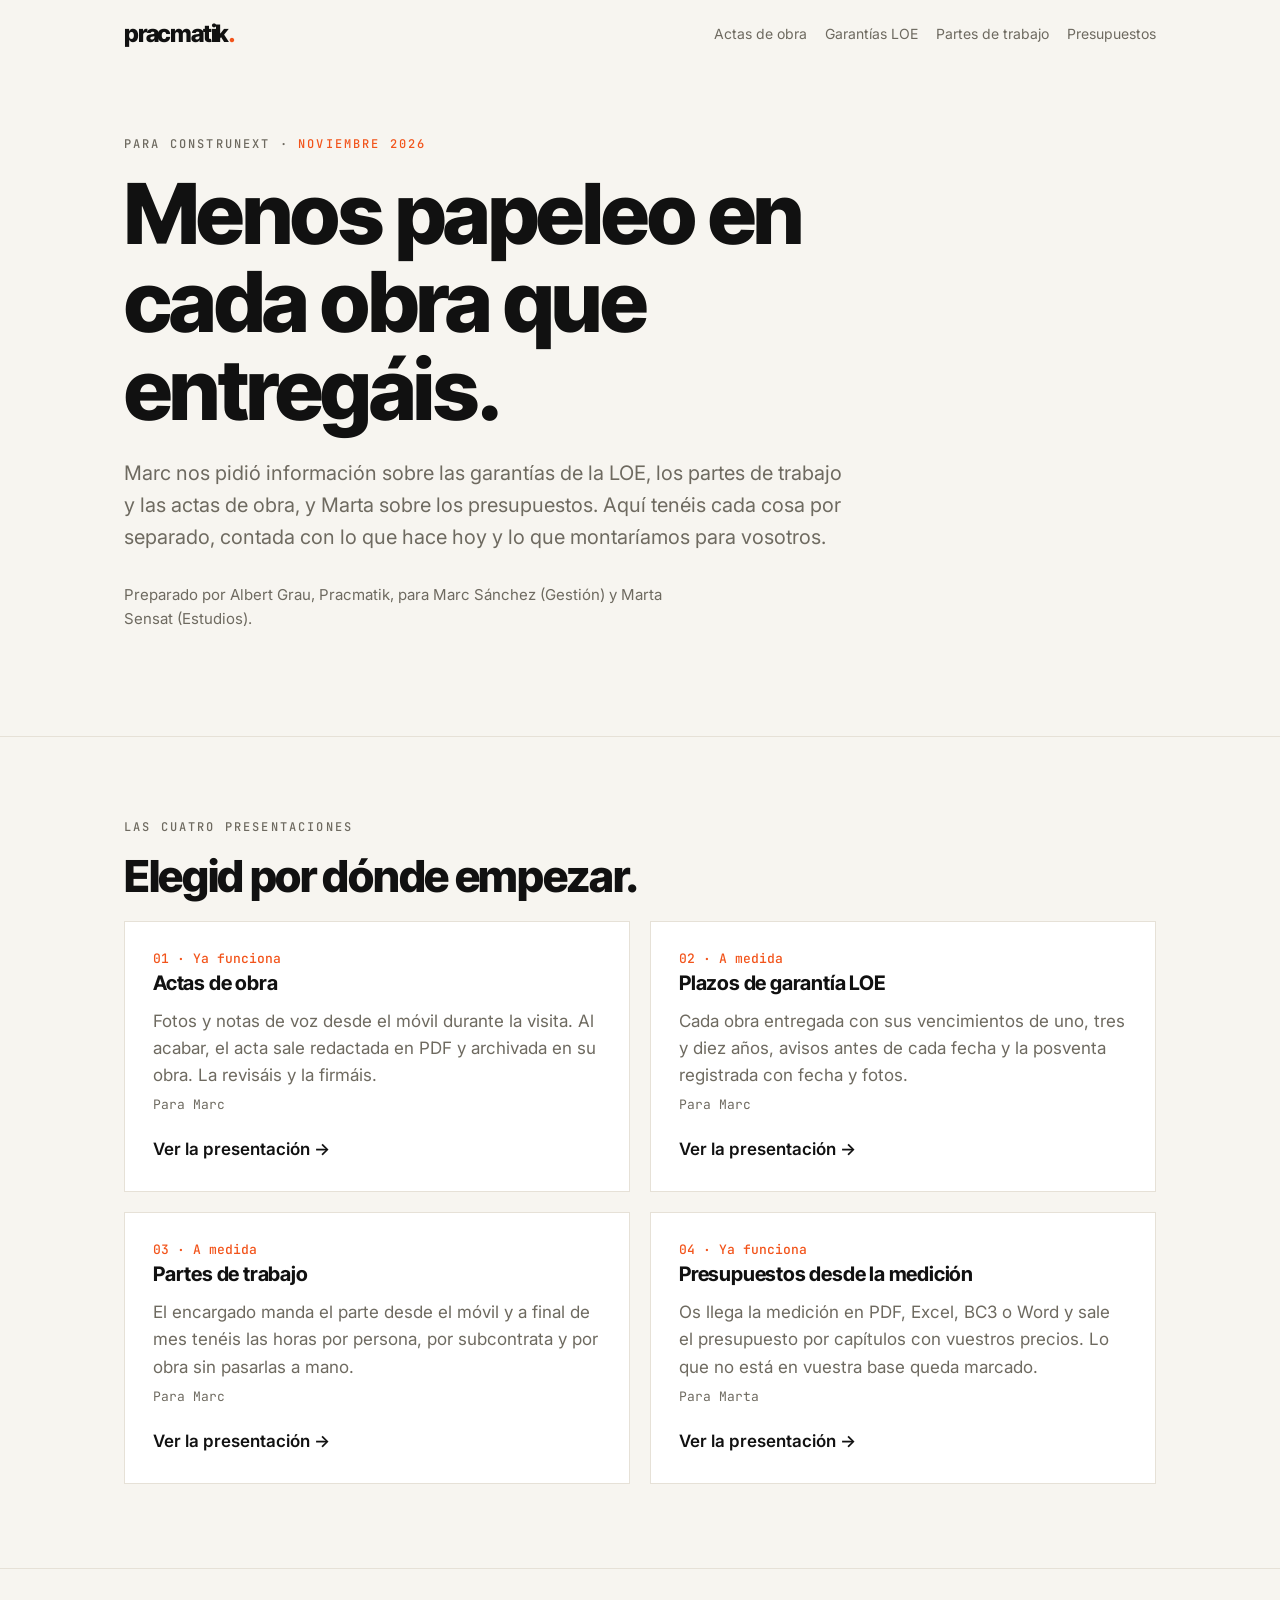
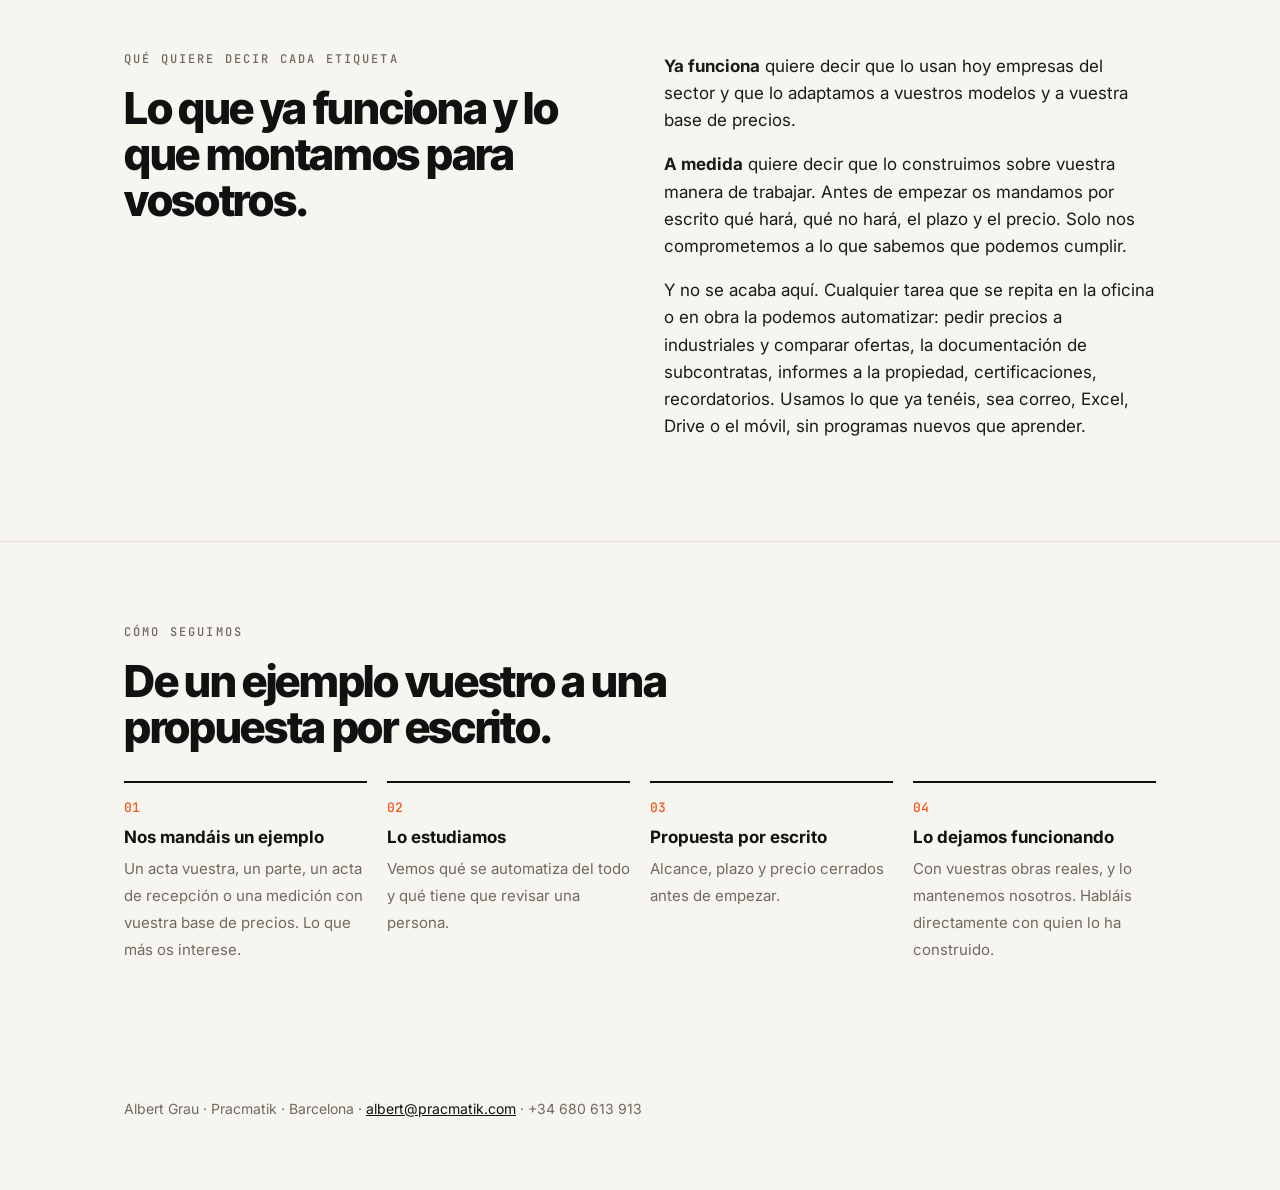
==== index.html @ eac9a67e "Propuesta Construnext: actas, garantías LOE, partes y presupuestos Co-Authored-By: Claude Opus 5.5 <" ====
<!doctype html>
<html lang="es">
<head>
<meta charset="utf-8">
<meta name="viewport" content="width=device-width,initial-scale=1">
<meta name="robots" content="noindex,nofollow">
<title>Construnext · Pracmatik</title>
<link rel="preconnect" href="https://fonts.googleapis.com">
<link rel="stylesheet" href="https://fonts.googleapis.com/css2?family=Inter:wght@400;500;600;700&family=Inter+Tight:wght@700;800&family=JetBrains+Mono:wght@500&display=swap">
<link rel="stylesheet" href="estilo.css">
<script defer src="track.js"></script>
</head>
<body>
<header class="cab"><div class="env">
  <a class="logo" href="./">pracmatik<span>.</span></a>
  <nav><a href="actas/">Actas de obra</a><a href="garantias-loe/">Garantías LOE</a><a href="partes/">Partes de trabajo</a><a href="presupuestos/">Presupuestos</a></nav>
</div></header>

<main>
<section class="portada"><div class="env">
  <span class="kicker">Para Construnext · <b>noviembre 2026</b></span>
  <h1>Menos papeleo en cada obra que entregáis.</h1>
  <p class="intro">Marc nos pidió información sobre las garantías de la LOE, los partes de trabajo y las actas de obra, y Marta sobre los presupuestos. Aquí tenéis cada cosa por separado, contada con lo que hace hoy y lo que montaríamos para vosotros.</p>
  <p class="para">Preparado por Albert Grau, Pracmatik, para Marc Sánchez (Gestión) y Marta Sensat (Estudios).</p>
</div></section>

<section><div class="env">
  <span class="kicker">Las cuatro presentaciones</span>
  <h2>Elegid por dónde empezar.</h2>
  <div class="rej">
    <a class="tarjeta" href="actas/">
      <span class="n">01 · Ya funciona</span>
      <h3>Actas de obra</h3>
      <p>Fotos y notas de voz desde el móvil durante la visita. Al acabar, el acta sale redactada en PDF y archivada en su obra. La revisáis y la firmáis.</p>
      <span class="quien">Para Marc</span>
      <span class="ir">Ver la presentación →</span>
    </a>
    <a class="tarjeta" href="garantias-loe/">
      <span class="n">02 · A medida</span>
      <h3>Plazos de garantía LOE</h3>
      <p>Cada obra entregada con sus vencimientos de uno, tres y diez años, avisos antes de cada fecha y la posventa registrada con fecha y fotos.</p>
      <span class="quien">Para Marc</span>
      <span class="ir">Ver la presentación →</span>
    </a>
    <a class="tarjeta" href="partes/">
      <span class="n">03 · A medida</span>
      <h3>Partes de trabajo</h3>
      <p>El encargado manda el parte desde el móvil y a final de mes tenéis las horas por persona, por subcontrata y por obra sin pasarlas a mano.</p>
      <span class="quien">Para Marc</span>
      <span class="ir">Ver la presentación →</span>
    </a>
    <a class="tarjeta" href="presupuestos/">
      <span class="n">04 · Ya funciona</span>
      <h3>Presupuestos desde la medición</h3>
      <p>Os llega la medición en PDF, Excel, BC3 o Word y sale el presupuesto por capítulos con vuestros precios. Lo que no está en vuestra base queda marcado.</p>
      <span class="quien">Para Marta</span>
      <span class="ir">Ver la presentación →</span>
    </a>
  </div>
</div></section>

<section><div class="env dos">
  <div>
    <span class="kicker">Qué quiere decir cada etiqueta</span>
    <h2>Lo que ya funciona y lo que montamos para vosotros.</h2>
  </div>
  <div>
    <p><strong>Ya funciona</strong> quiere decir que lo usan hoy empresas del sector y que lo adaptamos a vuestros modelos y a vuestra base de precios.</p>
    <p><strong>A medida</strong> quiere decir que lo construimos sobre vuestra manera de trabajar. Antes de empezar os mandamos por escrito qué hará, qué no hará, el plazo y el precio. Solo nos comprometemos a lo que sabemos que podemos cumplir.</p>
    <p>Y no se acaba aquí. Cualquier tarea que se repita en la oficina o en obra la podemos automatizar: pedir precios a industriales y comparar ofertas, la documentación de subcontratas, informes a la propiedad, certificaciones, recordatorios. Usamos lo que ya tenéis, sea correo, Excel, Drive o el móvil, sin programas nuevos que aprender.</p>
  </div>
</div></section>

<section><div class="env">
  <span class="kicker">Cómo seguimos</span>
  <h2>De un ejemplo vuestro a una propuesta por escrito.</h2>
  <ol class="pasos">
    <li><b>Nos mandáis un ejemplo</b><span>Un acta vuestra, un parte, un acta de recepción o una medición con vuestra base de precios. Lo que más os interese.</span></li>
    <li><b>Lo estudiamos</b><span>Vemos qué se automatiza del todo y qué tiene que revisar una persona.</span></li>
    <li><b>Propuesta por escrito</b><span>Alcance, plazo y precio cerrados antes de empezar.</span></li>
    <li><b>Lo dejamos funcionando</b><span>Con vuestras obras reales, y lo mantenemos nosotros. Habláis directamente con quien lo ha construido.</span></li>
  </ol>
</div></section>
</main>

<footer class="pie"><div class="env">
  Albert Grau · Pracmatik · Barcelona · <a href="mailto:albert@pracmatik.com">albert@pracmatik.com</a> · +34 680 613 913
</div></footer>
</body>
</html>
---- estilo.css ----
:root{
  --papel:#F7F5F0; --papel2:#EFECE4; --tinta:#111111; --tinta2:#1C1A17;
  --plomo:#6E6A60; --ceniza:#E6E1D7; --ceniza2:#D6CFC0; --obra:#F2541B;
  --ancho:1080px;
}
*{box-sizing:border-box}
html{scroll-behavior:smooth}
body{margin:0;background:var(--papel);color:var(--tinta2);font:17px/1.6 Inter,system-ui,sans-serif;-webkit-font-smoothing:antialiased}
img{max-width:100%;display:block}
a{color:inherit}
:focus-visible{outline:3px solid var(--obra);outline-offset:3px}
.env{max-width:var(--ancho);margin:0 auto;padding:0 24px}
h1,h2,h3{font-family:"Inter Tight",Inter,system-ui,sans-serif;color:var(--tinta);margin:0;letter-spacing:-.03em;line-height:1.05}
h1{font-size:clamp(40px,7vw,84px);font-weight:800;max-width:14ch}
h2{font-size:clamp(28px,4vw,44px);font-weight:800;max-width:20ch;margin-bottom:22px}
h3{font-size:20px;font-weight:700;letter-spacing:-.01em;margin-bottom:8px}
p{margin:0 0 1em;max-width:64ch}
section{padding:84px 0;border-top:1px solid var(--ceniza)}
.kicker{font:500 12px/1 "JetBrains Mono",ui-monospace,monospace;letter-spacing:.18em;text-transform:uppercase;color:var(--plomo);margin-bottom:20px;display:block}
.kicker b{color:var(--obra);font-weight:500}
.intro{font-size:20px;color:var(--plomo);max-width:56ch;margin-top:22px}
/* Cabecera */
.cab{padding:22px 0}
.cab .env{display:flex;justify-content:space-between;align-items:center;gap:16px}
.logo{font:800 24px/1 "Inter Tight",Inter,sans-serif;letter-spacing:-.05em;text-decoration:none;color:var(--tinta)}
.logo span{color:var(--obra)}
.cab nav{display:flex;gap:18px;flex-wrap:wrap;font-size:14px}
.cab nav a{text-decoration:none;color:var(--plomo)}
.cab nav a:hover,.cab nav a[aria-current]{color:var(--tinta)}
.portada{padding:70px 0 90px;border-top:0}
.para{font-size:15px;color:var(--plomo);margin-top:30px}
/* Tarjetas */
.rej{display:grid;grid-template-columns:repeat(2,minmax(0,1fr));gap:20px}
.tarjeta{background:#fff;border:1px solid var(--ceniza);padding:28px;text-decoration:none;display:flex;flex-direction:column;gap:6px;transition:border-color .15s}
a.tarjeta:hover{border-color:var(--tinta)}
.tarjeta .n{font:500 13px "JetBrains Mono",monospace;color:var(--obra)}
.tarjeta p{color:var(--plomo);margin:0}
.tarjeta .ir{margin-top:auto;padding-top:14px;font-weight:600;color:var(--tinta)}
.tarjeta .quien{font-size:13px;color:var(--plomo);font-family:"JetBrains Mono",monospace}
/* Pasos */
.pasos{list-style:none;padding:0;margin:30px 0 0;display:grid;grid-template-columns:repeat(4,minmax(0,1fr));gap:20px;counter-reset:p}
.pasos li{border-top:2px solid var(--tinta);padding-top:16px;counter-increment:p}
.pasos li::before{content:"0" counter(p);font:500 13px "JetBrains Mono",monospace;color:var(--obra);display:block;margin-bottom:8px}
.pasos b{display:block;color:var(--tinta);margin-bottom:4px}
.pasos span{color:var(--plomo);font-size:15px}
/* Dos columnas */
.dos{display:grid;grid-template-columns:1fr 1fr;gap:48px;align-items:start}
.caja{background:var(--papel2);padding:26px 28px;border-left:3px solid var(--tinta)}
.caja p:last-child{margin-bottom:0}
.caja.aviso{border-left-color:var(--obra)}
/* Tablas de ejemplo */
.tabla{width:100%;border-collapse:collapse;background:#fff;font-size:15px;margin-top:10px}
.tabla th,.tabla td{text-align:left;padding:11px 14px;border-bottom:1px solid var(--ceniza);vertical-align:top}
.tabla th{font:500 12px "JetBrains Mono",monospace;letter-spacing:.06em;text-transform:uppercase;color:var(--plomo);background:var(--papel2)}
.tabla td.num{font-variant-numeric:tabular-nums;white-space:nowrap}
.marca{display:inline-block;font-size:12px;font-weight:600;padding:2px 8px;background:#FDE7DE;color:#9A2F08}
.ok{display:inline-block;font-size:12px;font-weight:600;padding:2px 8px;background:var(--ceniza);color:var(--tinta)}
.nota{font-size:13px;color:var(--plomo);margin-top:10px}
.lista{padding-left:20px;margin:0 0 1em}
.lista li{margin-bottom:8px;max-width:62ch}
.boton{display:inline-block;background:var(--tinta);color:#fff;text-decoration:none;font-weight:600;padding:14px 22px;margin:6px 10px 0 0}
.boton.claro{background:transparent;color:var(--tinta);border:1px solid var(--tinta)}
.boton:hover{background:var(--obra);border-color:var(--obra);color:#fff}
.pie{padding:50px 0 70px;font-size:14px;color:var(--plomo)}
.pie a{color:var(--tinta)}
.desliza{overflow-x:auto;-webkit-overflow-scrolling:touch}
@media (max-width:860px){
  .env{padding:0 16px}
  section{padding:60px 0}
  .rej,.dos{grid-template-columns:1fr;gap:22px}
  .pasos{grid-template-columns:1fr 1fr}
  .cab .env{flex-direction:column;align-items:flex-start}
  .intro{font-size:18px}
}
@media (max-width:480px){.pasos{grid-template-columns:1fr}.tabla{font-size:14px}.tabla th,.tabla td{padding:9px 10px}}
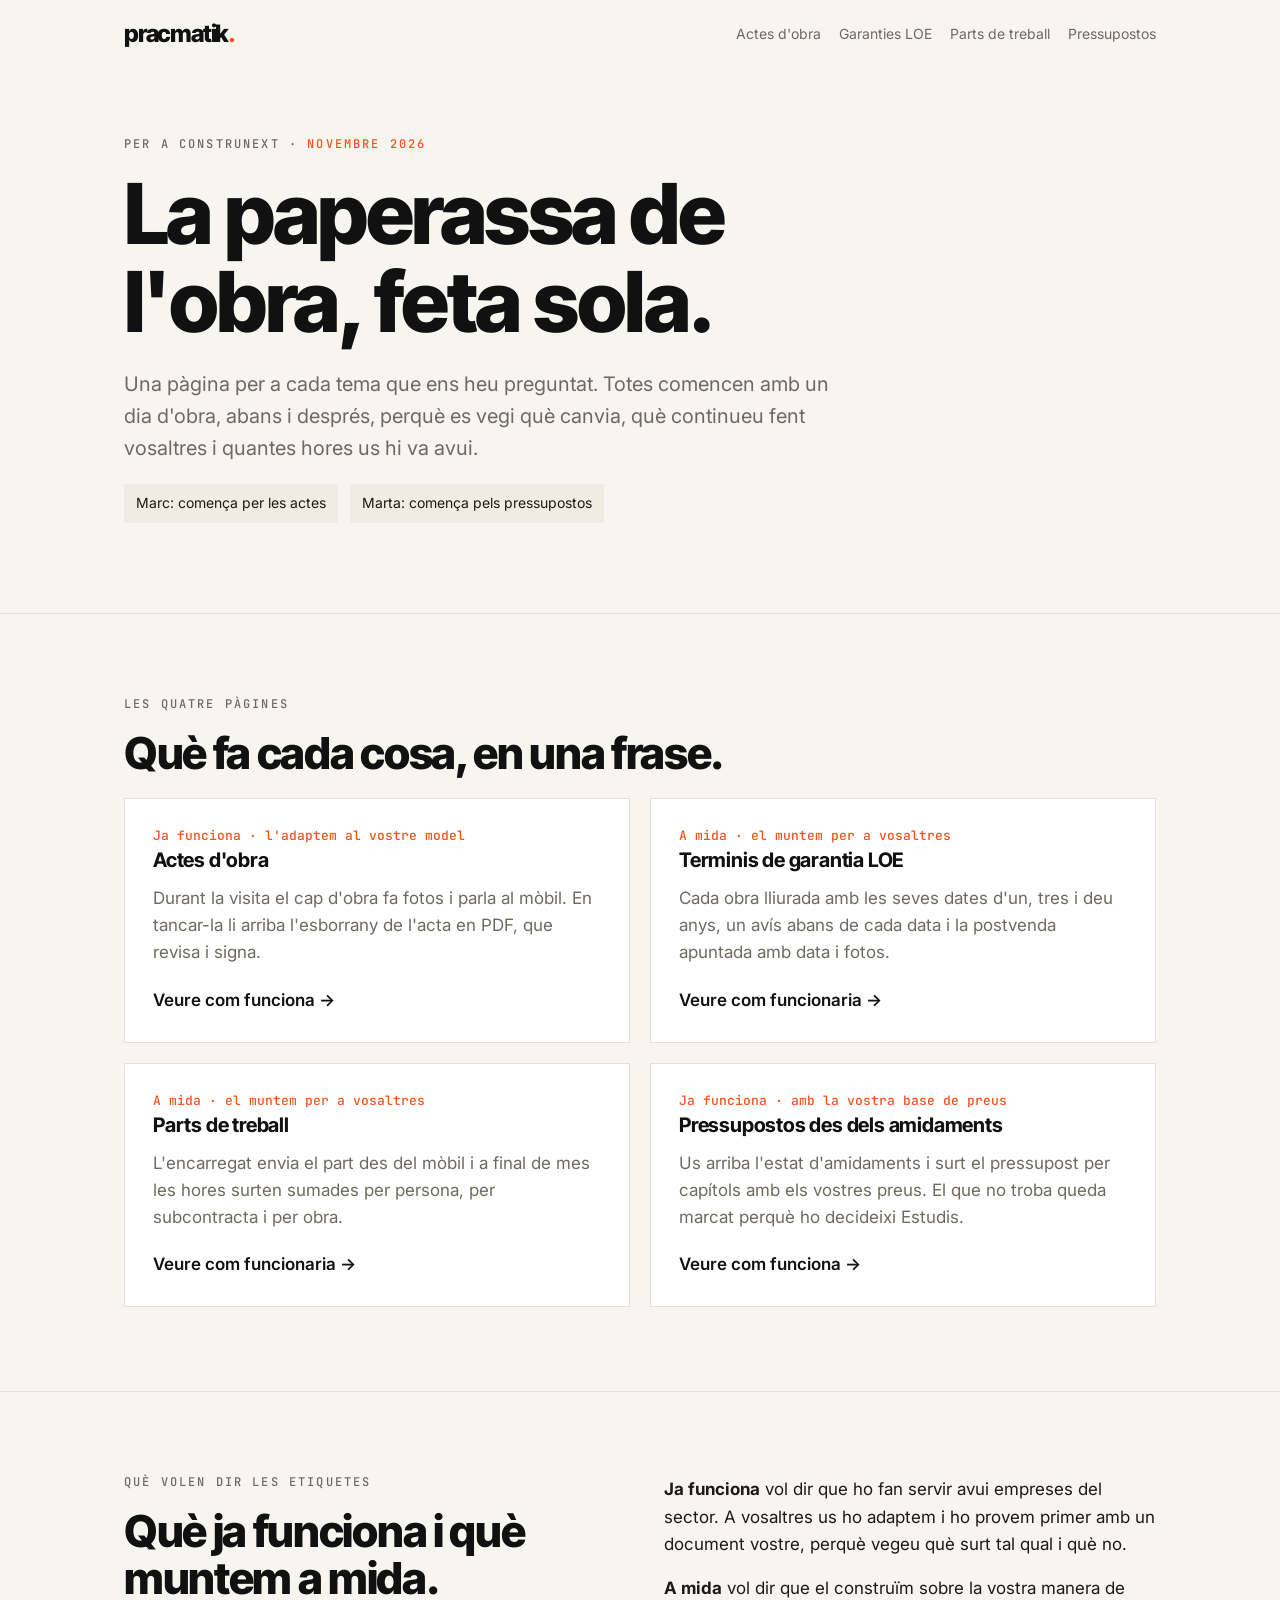
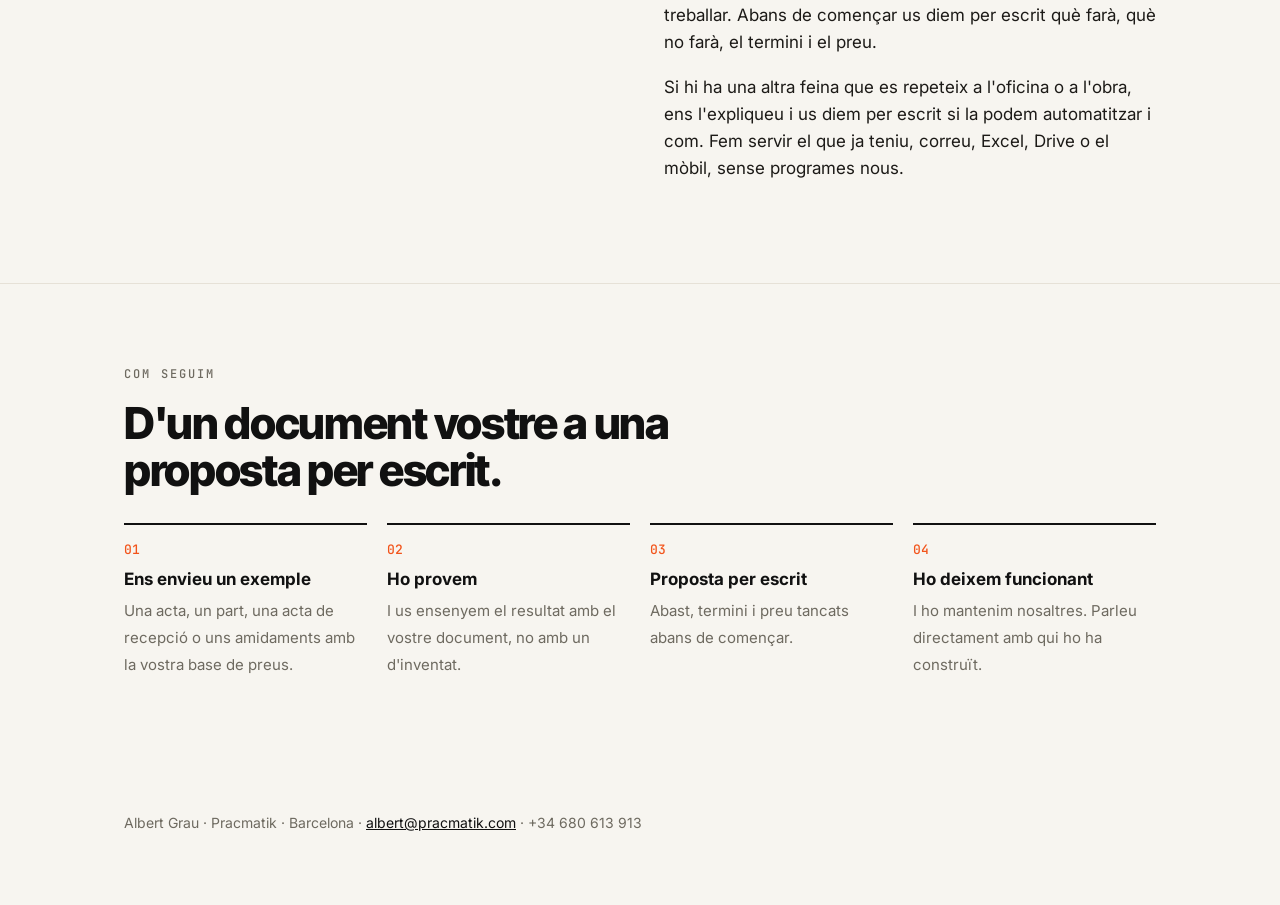
==== commit 655347d3: "Propuesta Construnext en catalán: un día de obra antes y después, quién hace qué y calculadora con s" ====
--- a/index.html
+++ b/index.html
@@ -1,5 +1,5 @@
 <!doctype html>
-<html lang="es">
+<html lang="ca">
 <head>
 <meta charset="utf-8">
 <meta name="viewport" content="width=device-width,initial-scale=1">
@@ -13,72 +13,68 @@
 <body>
 <header class="cab"><div class="env">
   <a class="logo" href="./">pracmatik<span>.</span></a>
-  <nav><a href="actas/">Actas de obra</a><a href="garantias-loe/">Garantías LOE</a><a href="partes/">Partes de trabajo</a><a href="presupuestos/">Presupuestos</a></nav>
+  <nav><a href="actas/">Actes d'obra</a><a href="garantias-loe/">Garanties LOE</a><a href="partes/">Parts de treball</a><a href="presupuestos/">Pressupostos</a></nav>
 </div></header>
 
 <main>
 <section class="portada"><div class="env">
-  <span class="kicker">Para Construnext · <b>noviembre 2026</b></span>
-  <h1>Menos papeleo en cada obra que entregáis.</h1>
-  <p class="intro">Marc nos pidió información sobre las garantías de la LOE, los partes de trabajo y las actas de obra, y Marta sobre los presupuestos. Aquí tenéis cada cosa por separado, contada con lo que hace hoy y lo que montaríamos para vosotros.</p>
-  <p class="para">Preparado por Albert Grau, Pracmatik, para Marc Sánchez (Gestión) y Marta Sensat (Estudios).</p>
+  <span class="kicker">Per a Construnext · <b>novembre 2026</b></span>
+  <h1>La paperassa de l'obra, feta sola.</h1>
+  <p class="intro">Una pàgina per a cada tema que ens heu preguntat. Totes comencen amb un dia d'obra, abans i després, perquè es vegi què canvia, què continueu fent vosaltres i quantes hores us hi va avui.</p>
+  <div class="llegir"><span>Marc: comença per les actes</span><span>Marta: comença pels pressupostos</span></div>
 </div></section>
 
 <section><div class="env">
-  <span class="kicker">Las cuatro presentaciones</span>
-  <h2>Elegid por dónde empezar.</h2>
+  <span class="kicker">Les quatre pàgines</span>
+  <h2>Què fa cada cosa, en una frase.</h2>
   <div class="rej">
     <a class="tarjeta" href="actas/">
-      <span class="n">01 · Ya funciona</span>
-      <h3>Actas de obra</h3>
-      <p>Fotos y notas de voz desde el móvil durante la visita. Al acabar, el acta sale redactada en PDF y archivada en su obra. La revisáis y la firmáis.</p>
-      <span class="quien">Para Marc</span>
-      <span class="ir">Ver la presentación →</span>
+      <span class="n">Ja funciona · l'adaptem al vostre model</span>
+      <h3>Actes d'obra</h3>
+      <p>Durant la visita el cap d'obra fa fotos i parla al mòbil. En tancar-la li arriba l'esborrany de l'acta en PDF, que revisa i signa.</p>
+      <span class="ir">Veure com funciona →</span>
     </a>
     <a class="tarjeta" href="garantias-loe/">
-      <span class="n">02 · A medida</span>
-      <h3>Plazos de garantía LOE</h3>
-      <p>Cada obra entregada con sus vencimientos de uno, tres y diez años, avisos antes de cada fecha y la posventa registrada con fecha y fotos.</p>
-      <span class="quien">Para Marc</span>
-      <span class="ir">Ver la presentación →</span>
+      <span class="n">A mida · el muntem per a vosaltres</span>
+      <h3>Terminis de garantia LOE</h3>
+      <p>Cada obra lliurada amb les seves dates d'un, tres i deu anys, un avís abans de cada data i la postvenda apuntada amb data i fotos.</p>
+      <span class="ir">Veure com funcionaria →</span>
     </a>
     <a class="tarjeta" href="partes/">
-      <span class="n">03 · A medida</span>
-      <h3>Partes de trabajo</h3>
-      <p>El encargado manda el parte desde el móvil y a final de mes tenéis las horas por persona, por subcontrata y por obra sin pasarlas a mano.</p>
-      <span class="quien">Para Marc</span>
-      <span class="ir">Ver la presentación →</span>
+      <span class="n">A mida · el muntem per a vosaltres</span>
+      <h3>Parts de treball</h3>
+      <p>L'encarregat envia el part des del mòbil i a final de mes les hores surten sumades per persona, per subcontracta i per obra.</p>
+      <span class="ir">Veure com funcionaria →</span>
     </a>
     <a class="tarjeta" href="presupuestos/">
-      <span class="n">04 · Ya funciona</span>
-      <h3>Presupuestos desde la medición</h3>
-      <p>Os llega la medición en PDF, Excel, BC3 o Word y sale el presupuesto por capítulos con vuestros precios. Lo que no está en vuestra base queda marcado.</p>
-      <span class="quien">Para Marta</span>
-      <span class="ir">Ver la presentación →</span>
+      <span class="n">Ja funciona · amb la vostra base de preus</span>
+      <h3>Pressupostos des dels amidaments</h3>
+      <p>Us arriba l'estat d'amidaments i surt el pressupost per capítols amb els vostres preus. El que no troba queda marcat perquè ho decideixi Estudis.</p>
+      <span class="ir">Veure com funciona →</span>
     </a>
   </div>
 </div></section>
 
 <section><div class="env dos">
   <div>
-    <span class="kicker">Qué quiere decir cada etiqueta</span>
-    <h2>Lo que ya funciona y lo que montamos para vosotros.</h2>
+    <span class="kicker">Què volen dir les etiquetes</span>
+    <h2>Què ja funciona i què muntem a mida.</h2>
   </div>
   <div>
-    <p><strong>Ya funciona</strong> quiere decir que lo usan hoy empresas del sector y que lo adaptamos a vuestros modelos y a vuestra base de precios.</p>
-    <p><strong>A medida</strong> quiere decir que lo construimos sobre vuestra manera de trabajar. Antes de empezar os mandamos por escrito qué hará, qué no hará, el plazo y el precio. Solo nos comprometemos a lo que sabemos que podemos cumplir.</p>
-    <p>Y no se acaba aquí. Cualquier tarea que se repita en la oficina o en obra la podemos automatizar: pedir precios a industriales y comparar ofertas, la documentación de subcontratas, informes a la propiedad, certificaciones, recordatorios. Usamos lo que ya tenéis, sea correo, Excel, Drive o el móvil, sin programas nuevos que aprender.</p>
+    <p><strong>Ja funciona</strong> vol dir que ho fan servir avui empreses del sector. A vosaltres us ho adaptem i ho provem primer amb un document vostre, perquè vegeu què surt tal qual i què no.</p>
+    <p><strong>A mida</strong> vol dir que el construïm sobre la vostra manera de treballar. Abans de començar us diem per escrit què farà, què no farà, el termini i el preu.</p>
+    <p>Si hi ha una altra feina que es repeteix a l'oficina o a l'obra, ens l'expliqueu i us diem per escrit si la podem automatitzar i com. Fem servir el que ja teniu, correu, Excel, Drive o el mòbil, sense programes nous.</p>
   </div>
 </div></section>
 
 <section><div class="env">
-  <span class="kicker">Cómo seguimos</span>
-  <h2>De un ejemplo vuestro a una propuesta por escrito.</h2>
+  <span class="kicker">Com seguim</span>
+  <h2>D'un document vostre a una proposta per escrit.</h2>
   <ol class="pasos">
-    <li><b>Nos mandáis un ejemplo</b><span>Un acta vuestra, un parte, un acta de recepción o una medición con vuestra base de precios. Lo que más os interese.</span></li>
-    <li><b>Lo estudiamos</b><span>Vemos qué se automatiza del todo y qué tiene que revisar una persona.</span></li>
-    <li><b>Propuesta por escrito</b><span>Alcance, plazo y precio cerrados antes de empezar.</span></li>
-    <li><b>Lo dejamos funcionando</b><span>Con vuestras obras reales, y lo mantenemos nosotros. Habláis directamente con quien lo ha construido.</span></li>
+    <li><b>Ens envieu un exemple</b><span>Una acta, un part, una acta de recepció o uns amidaments amb la vostra base de preus.</span></li>
+    <li><b>Ho provem</b><span>I us ensenyem el resultat amb el vostre document, no amb un d'inventat.</span></li>
+    <li><b>Proposta per escrit</b><span>Abast, termini i preu tancats abans de començar.</span></li>
+    <li><b>Ho deixem funcionant</b><span>I ho mantenim nosaltres. Parleu directament amb qui ho ha construït.</span></li>
   </ol>
 </div></section>
 </main>
--- a/estilo.css
+++ b/estilo.css
@@ -73,3 +73,31 @@
   .intro{font-size:18px}
 }
 @media (max-width:480px){.pasos{grid-template-columns:1fr}.tabla{font-size:14px}.tabla th,.tabla td{padding:9px 10px}}
+/* Un dia d'obra: abans i després */
+.dia{display:grid;grid-template-columns:1fr 1fr;gap:20px}
+.dia>div{background:#fff;border:1px solid var(--ceniza);padding:24px}
+.dia>div.despres{border-color:var(--tinta)}
+.dia h3{margin-bottom:14px}
+.hores{list-style:none;padding:0;margin:0}
+.hores li{display:grid;grid-template-columns:62px 1fr;gap:10px;padding:9px 0;border-top:1px solid var(--ceniza);font-size:15px}
+.hores li:first-child{border-top:0}
+.hores time{font:500 13px "JetBrains Mono",monospace;color:var(--obra);padding-top:2px}
+.hores li.pes span{color:var(--plomo)}
+/* Qui fa què */
+.tres{display:grid;grid-template-columns:repeat(3,minmax(0,1fr));gap:20px}
+.tres>div{border-top:2px solid var(--tinta);padding-top:14px}
+.tres>div.igual{border-top-color:var(--obra)}
+.tres p{color:var(--plomo);font-size:15px}
+/* Calculadora */
+.calc{background:#fff;border:1px solid var(--tinta);padding:28px;margin-top:10px}
+.calc .camps{display:grid;grid-template-columns:repeat(auto-fit,minmax(200px,1fr));gap:18px;margin-bottom:22px}
+.calc label{display:block;font-size:14px;color:var(--tinta);font-weight:600;margin-bottom:6px}
+.calc label small{display:block;font-weight:400;color:var(--plomo)}
+.calc input{width:100%;font:16px Inter,sans-serif;padding:11px 12px;border:1px solid var(--ceniza2);background:var(--papel);color:var(--tinta)}
+.calc input:focus{outline:2px solid var(--obra);border-color:var(--obra)}
+.resultat{border-top:1px solid var(--ceniza);padding-top:18px;font-size:17px}
+.resultat .gran{font:800 clamp(28px,4vw,40px)/1.1 "Inter Tight",Inter,sans-serif;color:var(--tinta);letter-spacing:-.03em;display:block;margin:4px 0 8px}
+.resultat .buit{color:var(--plomo)}
+.llegir{display:flex;gap:12px;flex-wrap:wrap;margin-top:18px}
+.llegir span{font-size:14px;background:var(--papel2);padding:8px 12px}
+@media (max-width:860px){.dia,.tres{grid-template-columns:1fr}}
